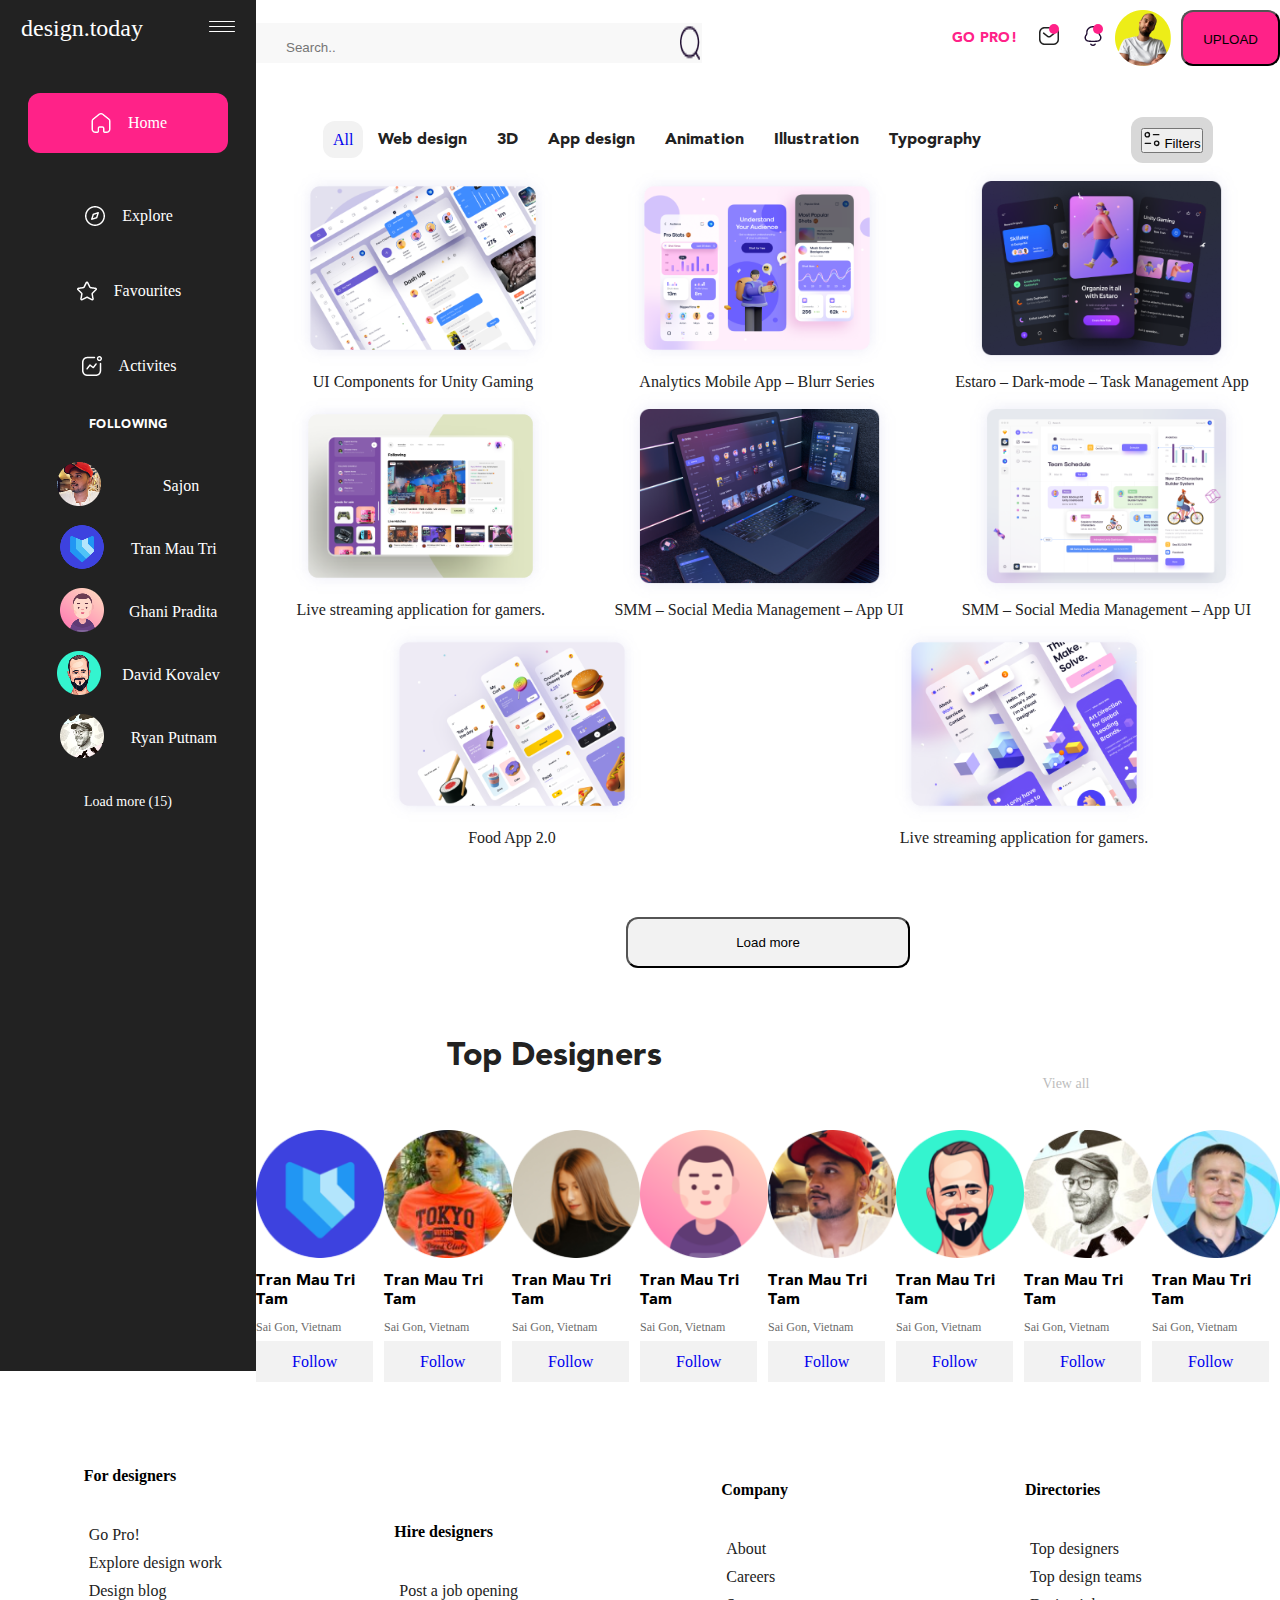
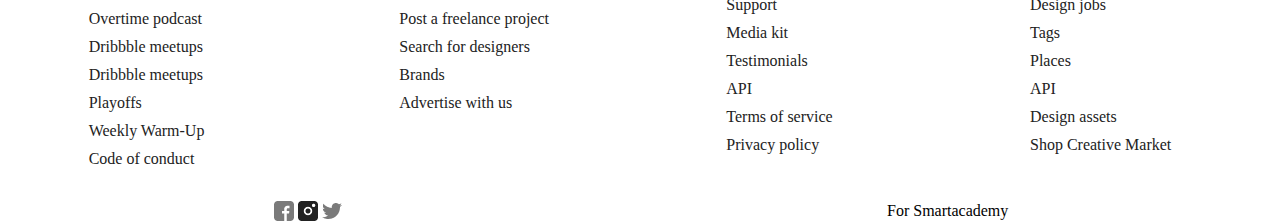
==== index.html @ 78efd7ab "part 3" ====
<!DOCTYPE html>
<html lang="en">
<head>
    <meta charset="UTF-8">
    <meta http-equiv="X-UA-Compatible" content="IE=edge">
    <meta name="viewport" content="width=device-width, initial-scale=1.0">
    <link rel="stylesheet" href="./style/fonts.css">
    <link rel="stylesheet" href="./style/style.css">
    <title>Document</title>
</head>
<body>
    <div class="grid-main conteiner">
        <header class="item1">
            <div class="header-main">
                <div class="header-search">
                    <form class="header-search" action="/action_page.php">
                        <input class="header-infut" type="text" placeholder="Search.." name="search">
                        <!-- <button class="header-button" type="submit"><i class="fa fa-search"></i></button> -->
                      </form>
                      <img src="./images/Component 9 – 2.png" alt="">
                </div>
               
                <div class="header-gopro">
                    <span class="header-gopro-gopro">GO PRO!</span>
                    <div class="header-img">
                        <img class="gopro-img" src="./images/Component 11 – 2.png" alt="small-img">
                        <div class="point"></div>
                    </div>
                    <div class="header-img">
                        <img class="gopro-img" src="./images/Component 7 – 2.png" alt="small-img">
                        <div class="point"></div>
                    </div>
                    <img class="gopro-img-men"  src="./images/Group 33.png" alt="small-img">
                    <button class="gopro-button">UPLOAD</button>
                   

                </div>
            </div>
            
        </header>
        
        <aside class="item3">
            <div class="aside-logo">
                <img src="./images/design.today.svg" alt="aside-logo">
                <img class="design-button" src="./images/Group 7.svg" alt="">
            </div>
            
           <div class="aside-div-nav">
            <nav>
                <ul class="aside-navbar-ul">
                    <li class="aside-navbar-li">
                        <div class="aside-back">
                            <img class="aside-nav-img" src="./images/home.png" alt="logo">
                            <a class="aside-nav-a" href="#">Home</a>
                        </div>
                    </li>
                    <li class="aside-navbar-li">
                        <img class="aside-nav-img" src="./images/explore.png" alt="logo">
                        <a class="aside-nav-a" href="#">Explore</a>
                    </li>
                    <li class="aside-navbar-li">
                        <img class="aside-nav-img" src="./images/favourite.png" alt="logo">
                        <a class="aside-nav-a" href="#">Favourites</a>
                    </li>
                    <li class="aside-navbar-li">
                        <img class="aside-nav-img" src="./images/activites.png" alt="logo">
                        <a class="aside-nav-a" href="#">Activites</a>
                    </li>
                </ul>
            </nav>
           </div>
           <div class="aside-FOLLOWING">
                <div class="aside-h">
                    <h4>FOLLOWING</h4>
                </div>
                <div class="">
                    <nav>
                        <ul class="aside-navul">
                            <li class="aside-navli">
                                <a href="#">
                                    <img class="aside-img-inf" src="./images/Rectangle 40.png" alt="img">
                                </a>
                                <a class="aside-img-name" href="#">Sajon</a>
                            </li>
                            <li class="aside-navli">
                                <a class="aside-img-name" href="#">
                                    <img class="aside-img-inf" src="./images/aside2.png" alt="img">
                                </a>
                                <a class="aside-img-name" href="">Tran Mau Tri</a>
                            </li>
                            <li class="aside-navli">
                                <a class="aside-img-name" href="#">
                                    <img class="aside-img-inf" src="./images/aside3.png" alt="img">
                                </a>
                                <a class="aside-img-name" href="#">Ghani Pradita</a>
                            </li>
                            <li class="aside-navli">
                                <a class="aside-img-name" href="#">
                                    <img class="aside-img-inf" src="./images/aside4.png" alt="img">
                                </a>
                                <a class="aside-img-name" href="#">David Kovalev</a>
                            </li>
                            <li class="aside-navli">
                                <a class="aside-img-name" href="#">
                                    <img class="aside-img-inf" src="./images/aside5.png" alt="img">
                                </a>
                                <a class="aside-img-name" href="#">Ryan Putnam</a>
                            </li>
                        </ul>
                    </nav>
                </div>
                <div class="aside-load">
                    <a class="aside-load-a" href="">Load more (15)</a>
                   
                </div>
           </div>
        </aside>
        <section class="item2">
            <div class="navbar-main">
                    <div class="div-navbar">
                        <nav class="navbar">
                            <ul class="navbar-ul">
                                <li>
                                    <a class="navbar-all" href="#">All</a>
                                </li>
                                <li>
                                    <a class="navbar-a" href="#">Web design</a>
                                </li>
                                <li>
                                    <a class="navbar-a" href="#">3D</a>
                                </li>
                                <li>
                                    <a class="navbar-a" href="#">App design</a>
                                </li>
                                <li>
                                    <a class="navbar-a" href="#">Animation</a>
                                </li>
                                <li>
                                    <a class="navbar-a" href="#">Illustration</a>
                                </li>
                                <li>
                                    <a class="navbar-a" href="#">Typography</a>
                                </li>
                            </ul>
                        </nav>
                    </div>
                    <div class="navbar-img">
                        <button>
                            <img class="navbar-img-img" src="./images/Group 18.svg" alt="nav-log">
                            <span navbar-img-span>Filters</span>
                        </button>
                    </div>
            </div>
            <div class="section-img">
                    <div class="sect-main-img">
                        <div class="sect-all-img">
                            <div class="sect-img">
                                <img class="img-1" src="./images/div1.png" alt="img">
                                <p class="sect-img-p">UI Components for Unity Gaming</p>
                                <div class="hover-img">
                                    <img class="hover-smal-img" src="./images/hover 1.png" alt="logo">
                                    <img class="hover-smal-img" src="./images/hover 2.png" alt="logo">
                                </div>
                            </div>
                            <div class="sect-img">
                                <img class="img-1" src="./images/div 2.png" alt="logo">
                                <p class="sect-img-p">Analytics Mobile App – Blurr Series</p>
                                <div class="hover-img">
                                    <img class="hover-smal-img" src="./images/hover 1.png" alt="logo">
                                    <img class="hover-smal-img" src="./images/hover 2.png" alt="logo">
                                </div>
                            </div>
                            <div class="sect-img">
                                <img class="img-1" src="./images/div 3.png" alt="">
                                <p class="sect-img-p">Estaro – Dark-mode – Task Management App</p>
                                <div class="hover-img">
                                    <img class="hover-smal-img" src="./images/hover 1.png" alt="logo">
                                    <img class="hover-smal-img" src="./images/hover 2.png" alt="logo">
                                </div>
                            </div>
                            <div class="sect-img">
                                <img class="img-1" src="./images/div 4.png" alt="">
                                <p class="sect-img-p">Live streaming application for gamers.</p>
                                <div class="hover-img">
                                    <img class="hover-smal-img" src="./images/hover 1.png" alt="logo">
                                    <img class="hover-smal-img" src="./images/hover 2.png" alt="logo">
                                </div>
                            </div>
                            
                            <div class="sect-img">
                                <img class="img-1" src="./images/div5.png" alt="">
                                <p class="sect-img-p">SMM – Social Media Management – App UI</p>
                                <div class="hover-img">
                                    <img class="hover-smal-img" src="./images/hover 1.png" alt="logo">
                                    <img class="hover-smal-img" src="./images/hover 2.png" alt="logo">
                                </div>
                            </div>
                            <div class="sect-img">
                                <img class="img-1" src="./images/div6.png" alt="">
                                <p class="sect-img-p">SMM – Social Media Management – App UI</p>
                                <div class="hover-img">
                                    <img class="hover-smal-img" src="./images/hover 1.png" alt="logo">
                                    <img class="hover-smal-img" src="./images/hover 2.png" alt="logo">
                                </div>
                            </div>
                            <div class="sect-img">
                                <img class="img-1" src="./images/div 7.png" alt="">
                                <p class="sect-img-p">Food App 2.0</p>
                                <div class="hover-img">
                                    <img class="hover-smal-img" src="./images/hover 1.png" alt="logo">
                                    <img class="hover-smal-img" src="./images/hover 2.png" alt="logo">
                                </div>
                            </div>
                            <div class="sect-img">
                                <img class="img-1" src="./images/div 8.png" alt="">
                                <p class="sect-img-p">Live streaming application for gamers.</p>
                                <div class="hover-img">
                                    <img class="hover-smal-img" src="./images/hover 1.png" alt="logo">
                                    <img class="hover-smal-img" src="./images/hover 2.png" alt="logo">
                                </div>
                            </div>

                        </div>
                        <div class="load-more">
                            <button class="load-more-button">
                                <p>Load more</p>
                            </button>
                        </div>
                    </div> 
            </div>
            <div class="follow-main">
                <div>
                    <h3 class="follow-h">Top Designers</h3>
                </div>
                <div >
                    <p class="follow-view">View all</p>
                </div>
            </div>
            <div class="follow-contact">
                <article>
                    <img class="follow-img" src="./images/follo/Rectangle 65.png" alt="">
                    <h5 class="follow-img-h">Tran Mau Tri Tam</h5>
                    <p class="follow-p">Sai Gon, Vietnam</p>
                    
                    <a class="follow-a" href="#">Follow</a>
                </article>
                <article>
                    <img class="follow-img" src="./images/follo/Rectangle 69.png" alt="">
                    <h5 class="follow-img-h">Tran Mau Tri Tam</h5>
                    <p class="follow-p">Sai Gon, Vietnam</p>
                    
                    <a class="follow-a" href="#">Follow</a>
                </article>
                <article>
                    <img class="follow-img" src="./images/follo/Rectangle 66.png" alt="">
                    <h5 class="follow-img-h">Tran Mau Tri Tam</h5>
                    <p class="follow-p">Sai Gon, Vietnam</p>
                    
                    <a class="follow-a" href="#">Follow</a>
                </article>
                <article>
                    <img class="follow-img" src="./images/follo/Rectangle 70.png" alt="">
                    <h5 class="follow-img-h">Tran Mau Tri Tam</h5>
                    <p class="follow-p">Sai Gon, Vietnam</p>
                    
                    <a class="follow-a" href="#">Follow</a>
                </article>
                <article>
                    <img class="follow-img" src="./images/follo/Rectangle 67.png" alt="">
                    <h5 class="follow-img-h">Tran Mau Tri Tam</h5>
                    <p class="follow-p">Sai Gon, Vietnam</p>
                    
                    <a class="follow-a" href="#">Follow</a>
                </article>
                <article>
                    <img class="follow-img" src="./images/follo/Rectangle 71.png" alt="">
                    <h5 class="follow-img-h">Tran Mau Tri Tam</h5>
                    <p class="follow-p">Sai Gon, Vietnam</p>
                    
                    <a class="follow-a" href="#">Follow</a>
                </article>
                <article>
                    <img class="follow-img" src="./images/follo/Rectangle 68.png" alt="">
                    <h5 class="follow-img-h">Tran Mau Tri Tam</h5>
                    <p class="follow-p">Sai Gon, Vietnam</p>
                    
                    <a class="follow-a" href="#">Follow</a>
                </article>
                <article>
                    <img class="follow-img" src="./images/follo/Rectangle 72.png" alt="">
                    <h5 class="follow-img-h">Tran Mau Tri Tam</h5>
                    <p class="follow-p">Sai Gon, Vietnam</p>
                    
                    <a class="follow-a" href="#">Follow</a>
                </article>
                

            </div>

        </section>
        
        
        
        <footer class="item5">
            <div class="foot-main">
                <div class="foot-select1">
                    <h6 class="foot-h">For designers</h6>
                    <div class="foot-a">
                        <a class="footer-a" href="#">Go Pro! </a>
                        <a class="footer-a" href="#">Explore design work</a>
                        <a class="footer-a" href="#">Design blog</a>
                        <a class="footer-a" href="#">Overtime podcast</a>
                        <a class="footer-a" href="#">Dribbble meetups</a>
                        <a class="footer-a" href="#">Dribbble meetups</a>
                        <a class="footer-a" href="#">Playoffs </a>
                        <a class="footer-a" href="#">Weekly Warm-Up</a>
                        <a class="footer-a" href="#">Code of conduct</a>
                    </div>

                </div>
            </div>
            <div class="foot-main">
                <div class="foot-select1">
                    <h6 class="foot-h">Hire designers</h6>
                    <div class="foot-a">
                        <a class="footer-a" href="#">Post a job opening</a>
                        <a class="footer-a" href="#">Post a freelance project</a>
                        <a class="footer-a" href="#">Search for designers</a>
                        <a class="footer-a" href="#">Brands</a>
                        <a class="footer-a" href="#">Advertise with us</a>
                    </div>
                </div>
            </div>
            <div class="foot-main">
                <div class="foot-select1">
                    <h6 class="foot-h">Company</h6>
                    <div class="foot-a">
                        <a class="footer-a" href="#">About </a>
                        <a class="footer-a" href="#">Careers</a>
                        <a class="footer-a" href="#">Support</a>
                        <a class="footer-a" href="#">Media kit </a>
                        <a class="footer-a" href="#">Testimonials</a>
                        <a class="footer-a" href="#">API</a>
                        <a class="footer-a" href="#">Terms of service </a>
                        <a class="footer-a" href="#">Privacy policy</a>
                        
                    </div>
                </div>
            </div>
            <div class="foot-select1">
                <div class="foot-select1">
                    <h6 class="foot-h">Directories</h6>
                    <div class="foot-a">
                        <a class="footer-a" href="#">Top designers </a>
                        <a class="footer-a" href="#">Top design teams</a>
                        <a class="footer-a" href="#">Design jobs</a>
                        <a class="footer-a" href="#">Tags</a>
                        <a class="footer-a" href="#">Places</a>
                        <a class="footer-a" href="#">API</a>
                        <a class="footer-a" href="#">Design assets </a>
                        <a class="footer-a" href="#">Shop Creative Market</a>
                        
                    </div>
                </div>
            </div>
            </div>
            <div class="foot-small-img">
                <div class="footer-foto">
                    <img src="./images/footer/fb.png" alt="">
                    <img src="./images/footer/inst.png" alt="">
                    <img src="./images/footer/Component 14 – 2.png" alt="">
                </div>
                <div class="footer-span">
                    <span>For Smartacademy</span>
                </div>
            </div>
        </footer>
    </div>
    
</body>
</html>
---- style/fonts.css ----
@font-face {
    font-family: 'Avenir LT Std';
    src: url('../fonts/AvenirLTStd-Black.eot');
    src: url('../fonts/AvenirLTStd-Black.eot?#iefix') format('embedded-opentype'),
        url('../fonts/AvenirLTStd-Black.woff2') format('woff2'),
        url('../fonts/AvenirLTStd-Black.woff') format('woff'),
        url('../fonts/AvenirLTStd-Black.ttf') format('truetype'),
        url('../fonts/AvenirLTStd-Black.svg#AvenirLTStd-Black') format('svg');
    font-weight: 900;
    font-style: normal;
    font-display: swap;
}
---- style/style.css ----
*{
    padding: 0;
    margin: 0;
    box-sizing: border-box;
}
ul{
    list-style-type: none;
}
a{
    text-decoration: none;
}
.conteiner{
    max-width: 1680px;
    width: 100%;
    margin: auto;
}
.grid-main{
    display: grid;
    grid-template-columns: 1fr 4fr;
    grid-template-areas:
    'aside header'
    'aside section'
    'article article'
    'footer footer';
}
.item1{
    grid-area: header;
}
.item2{
    grid-area: section;
}
.item3{
    grid-area: aside;
}
.item4{
    grid-area: article;
}
.item5{
    grid-area: footer;
}
.header-main {
    display: flex;
    justify-content: space-between;
    align-items: center;
}
.header-search  {
    display: flex;
    background-color: #F8F8F8;
    margin-top: 2%;
    max-width: 446px;
    width: 100%;
}
.header-infut{
    border: none;
    padding: 8px 30px;
    background-color: #F8F8F8;
    
    
}
.header-gopro{
    display: flex;
    justify-content: space-around;
    align-items: center;
    margin-top: 1%;
    margin-left: 10px;
}

.header-gopro-gopro{
    font-size: 14px;
    color: #FF2288;
    font-family: 'Avenir LT Std';
    padding: 10px;
}
.header-img{
    position: relative;
    padding: 10px;
}
.gopro-img{
    max-width: 24px;
    width: 100%;
    
    
}
.point{
    background-color: #FF2288;
    border-radius: 50px;
    width: 10px;
    height: 10px;
    position: absolute;
    top: 10px;
    right: 12px;

    
}
.gopro-img-men{
    max-width: 56px;
    width: 100%;
    

}

.gopro-button{
    background-color: #FF2288;
    max-width: 129px;
    
    height: 56px;
    border-radius: 12px;
    cursor: pointer;
    padding: 20px;
    margin-left: 10px;
}
.navbar-main{
    display: flex;
    justify-content: space-around;
    align-items: center;
    margin-top: 5%;
    max-width: 1231px;
    width: 100%;
    
}
.navbar-ul{
    display: flex;
    align-items: center;
}
.navbar-a{
    color: #222222;
    font-size: 16px;
    font-family: 'Avenir LT Std';
    padding: 15px;
}
.navbar-all{
    background-color:#F2F2F2 ;
    border-radius: 12px;
    padding: 10px;
}
.navbar-img{
    background-color: #D8D8D8;
    padding: 1%;
    border-radius: 12px;
    
}
.navbar-img-img{
    width: 18px;
    cursor: pointer;
}
.navbar-img-span{
    font-size: 16px;
    font-family: 'Avenir LT Std';
    color: #222222;

}
.item3{
    background-color: #222222;
    max-width: 319px;
    width: 100%;
    
}
.aside-logo{
    display: flex;
    justify-content: space-around;
    align-items: center;
    padding-top: 10px;
}
.design-img{
    max-width: 146px;
    width: 100%;
}
.design-button{
    max-width: 26px;
    width: 100%;
    
}
/* ar daaaaaanitavrebuaaaaaaaaaaaaa aside */
.aside-nav-img{
    max-width: 24px;
    width: 100%;
    
}
.aside-nav-a{
    color: #FFFFFF;
    font-size: 16px;
    padding-left: 15px;
    
}
.aside-navbar-ul{
    display: flex;
    flex-direction: column;
    align-items: center;
}
.aside-back{
    background-color: #FF2288;
   
    display: flex;
    align-items: center;
    justify-content: center;
    width: 200px;
    height: 60px;
    border-radius: 12px;
}
.aside-navbar-li{
    display: flex;
    align-items: center;
    padding-top: 51px;
    
}
.aside-FOLLOWING{
    display: flex;
    flex-direction: column;
    align-items: center;
    padding-top: 40px;
    
}
.aside-h{
    color: #FFFFFF;
    font-size: 12px;
    font-family: 'Avenir LT Std';
    font-variant: small-caps;
    padding-bottom: 30px;
}
.aside-follo-img{
    display: flex;
    justify-content: space-around;
    align-items: center;
    
}
.aside-img-inf{
    max-width:44px ;
    width: 100%;
    
}
.aside-navul{
    display: flex;
    flex-direction: column;
    /* align-items: flex-start; */
    padding-bottom: 15px;
}
.aside-navli{
    display: flex;
    justify-content: space-around;
    align-items: center;
    padding-bottom: 15px;
}
.aside-img-name{
    color: #FFFFFF;
    font-size: 16px;
    padding-left: 21px;
}
.aside-load-a{
    color: #FFFFFF;
    font-size: 14px;
}
/* section img */
.item2{
    
    flex-direction: column;
    align-items: center;
}
.sect-img{
    position: relative;
    display: flex;
    flex-direction: column;
    align-items: center;
    margin: auto;
}
.img-1{
    max-width: 289px;
    width: 100%;
    height: 210px;
    object-fit: cover;   
}


.hover-img{
    position: absolute;
    display: none;
}
.hover-img{
    display: flex;
    flex-direction: column-reverse;
    position: absolute;
    top: 10%;
    left: 8%;
    display: none;
}
.sect-img-p{
    color: #222222;
    
    text-align: center;
}
/* .hover-smal-img:hover{
    border-color: green;
} */
.sect-all-img{
    display: flex;
    flex-wrap: wrap;
}
.sect-main-img{
    display: flex;
    flex-direction: column;
    align-items: center;
}

.load-more-button{
    background-color: #F2F2F2;
    max-width: 289px;
    width: 100%;
    border-radius: 12px;
    padding: 16px 108px;
    margin-top: 70px;
    margin-bottom: 70px;
}

/* article style */
.item4{
    background-color: #FAFAFA;
    max-width: 1600px;
    width: 100%;
    display: flex;
    flex-direction: column;
}
.follow-main{
    display: flex;
    justify-content: space-around;
    align-items: center;
}
.follow-h{
    color: #222222;
    font-size: 32px;
    font-weight: heavy;
    width: 100%;
    font-family: 'Avenir LT Std';
    margin-bottom: 54px;
}
.follow-view{
    color: #222222;
    font-size: 14px;
    opacity: 30%;
}
.follow-contact{
    display: flex;
    justify-content: space-between;
    align-items: center;
}
.follow-img{
    max-width: 132px;
    width: 100%;
    
    
}
.follow-img-h{
    font-size: 16px;
    font-family: 'Avenir LT Std';
    font-weight: normal;
    margin-top: 10px;
    margin-bottom: 10px;    
}
.follow-p{
    font-size: 12px;
    opacity: 60%;
    margin-bottom: 18px;
}
.follow-a{
    background-color: #F2F2F2;
    padding: 12px 36px;
    margin-top: 10px;
}
/* footer style */
.item5{
    margin-top: 70px;
    display: flex;
    
    justify-content: space-around;
    align-items: center;
    width: 100%;

}
.foot-h{
    font-size: 16px;
    padding-bottom: 36px;
}
.foot-main{
    display: flex;
}
.foot-a{
    display: flex;
    flex-direction: column;
}
.footer-a{
    color: #222222;
    padding: 5px;
}
.foot-select1{
    margin: 20px;
}
.foot-small-img{
    display: flex;
    justify-content: space-around;
    align-items: center;
}
.footer-foto{
    display: flex;
}
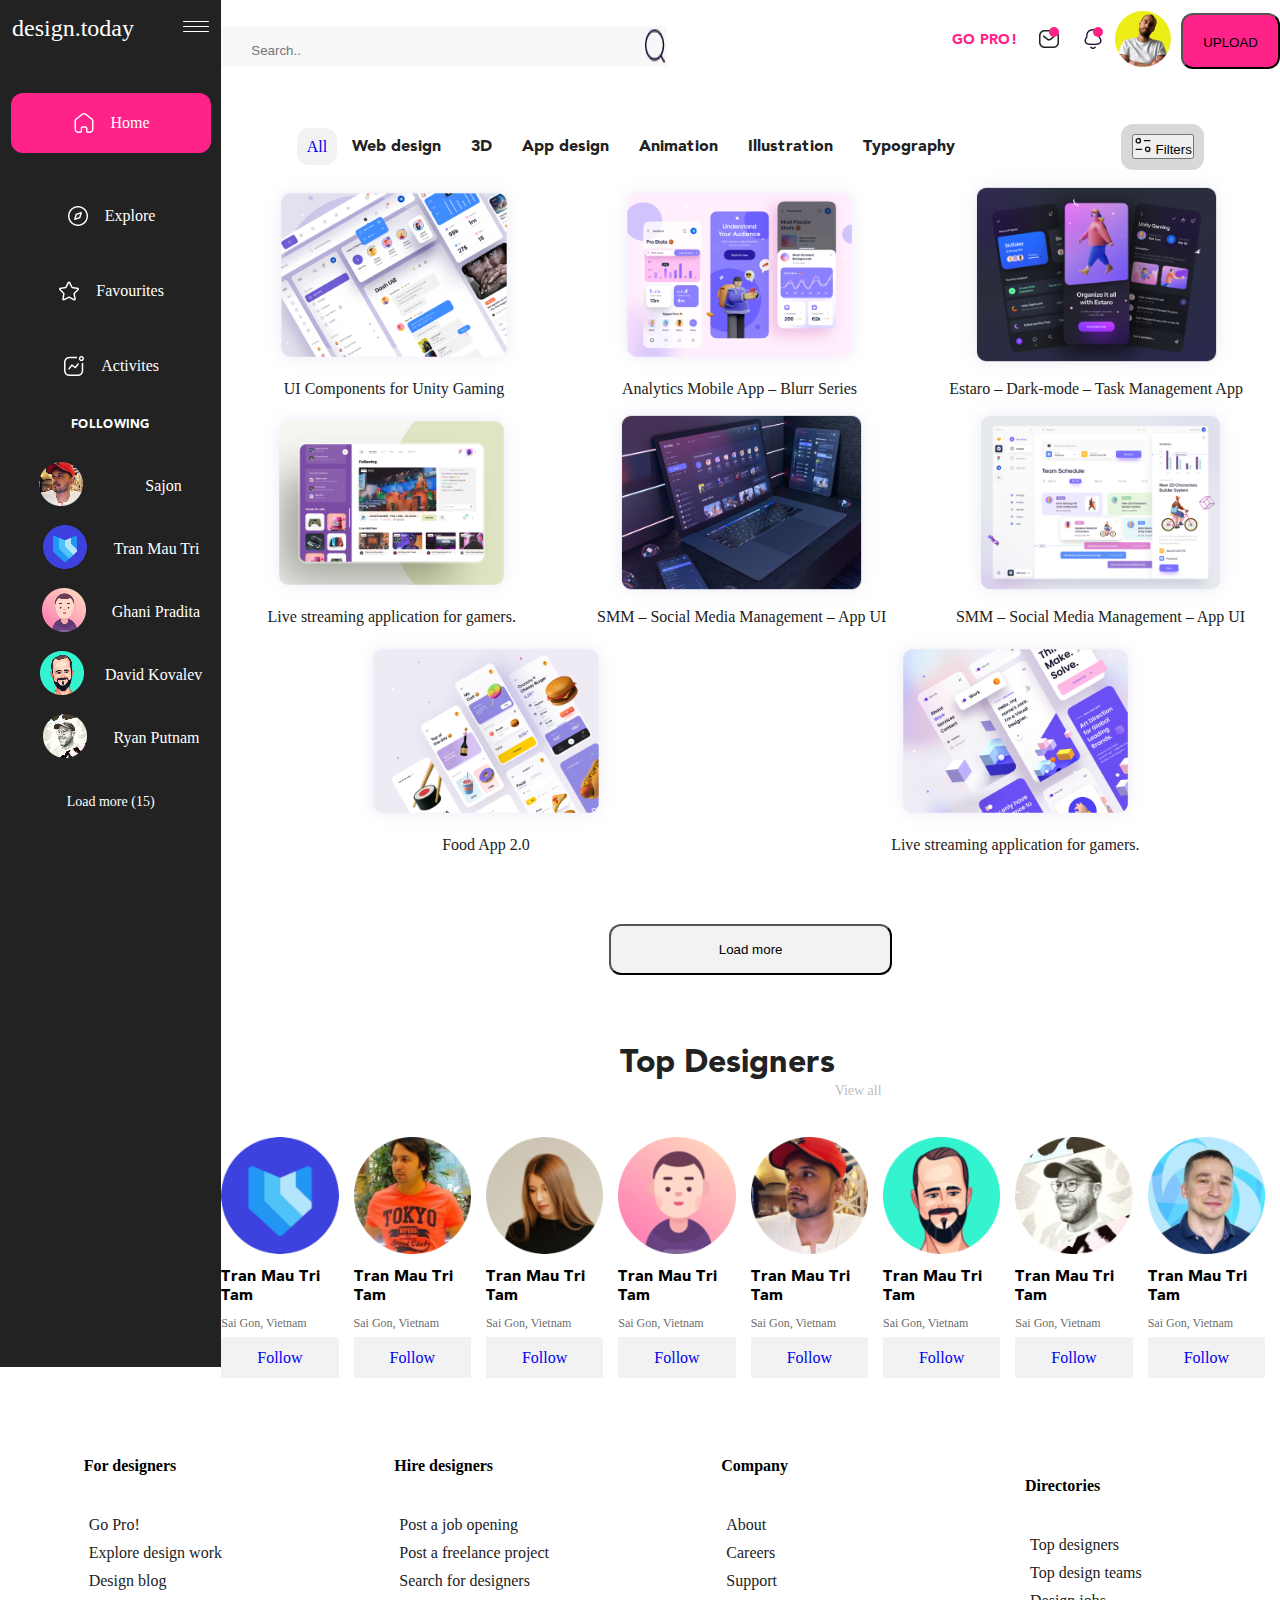
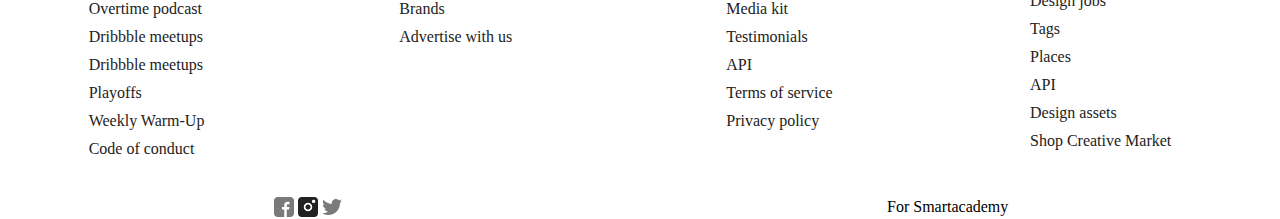
==== commit 6b61be62: "desktop fin" ====
--- a/index.html
+++ b/index.html
@@ -30,7 +30,9 @@
                         <img class="gopro-img" src="./images/Component 7 – 2.png" alt="small-img">
                         <div class="point"></div>
                     </div>
-                    <img class="gopro-img-men"  src="./images/Group 33.png" alt="small-img">
+                    <a href="second.html">
+                        <img class="gopro-img-men"  src="./images/Group 33.png" alt="small-img">
+                    </a>
                     <button class="gopro-button">UPLOAD</button>
                    
 
@@ -156,68 +158,76 @@
                         <div class="sect-all-img">
                             <div class="sect-img">
                                 <img class="img-1" src="./images/div1.png" alt="img">
+                                
+                                <div class="hover-img">
+                                    <img class="hover-smal-img" src="./images/hover 1.png" alt="logo">
+                                    <img class="hover-smal-img" src="./images/hover 2.png" alt="logo">
+                                </div>
                                 <p class="sect-img-p">UI Components for Unity Gaming</p>
-                                <div class="hover-img">
-                                    <img class="hover-smal-img" src="./images/hover 1.png" alt="logo">
-                                    <img class="hover-smal-img" src="./images/hover 2.png" alt="logo">
-                                </div>
                             </div>
                             <div class="sect-img">
                                 <img class="img-1" src="./images/div 2.png" alt="logo">
+                                
+                                <div class="hover-img">
+                                    <img class="hover-smal-img" src="./images/hover 1.png" alt="logo">
+                                    <img class="hover-smal-img" src="./images/hover 2.png" alt="logo">
+                                </div>
                                 <p class="sect-img-p">Analytics Mobile App – Blurr Series</p>
-                                <div class="hover-img">
-                                    <img class="hover-smal-img" src="./images/hover 1.png" alt="logo">
-                                    <img class="hover-smal-img" src="./images/hover 2.png" alt="logo">
-                                </div>
                             </div>
                             <div class="sect-img">
                                 <img class="img-1" src="./images/div 3.png" alt="">
+                                
+                                <div class="hover-img">
+                                    <img class="hover-smal-img" src="./images/hover 1.png" alt="logo">
+                                    <img class="hover-smal-img" src="./images/hover 2.png" alt="logo">
+                                </div>
                                 <p class="sect-img-p">Estaro – Dark-mode – Task Management App</p>
-                                <div class="hover-img">
-                                    <img class="hover-smal-img" src="./images/hover 1.png" alt="logo">
-                                    <img class="hover-smal-img" src="./images/hover 2.png" alt="logo">
-                                </div>
                             </div>
                             <div class="sect-img">
                                 <img class="img-1" src="./images/div 4.png" alt="">
+                                
+                                <div class="hover-img">
+                                    <img class="hover-smal-img" src="./images/hover 1.png" alt="logo">
+                                    <img class="hover-smal-img" src="./images/hover 2.png" alt="logo">
+                                </div>
                                 <p class="sect-img-p">Live streaming application for gamers.</p>
-                                <div class="hover-img">
-                                    <img class="hover-smal-img" src="./images/hover 1.png" alt="logo">
-                                    <img class="hover-smal-img" src="./images/hover 2.png" alt="logo">
-                                </div>
                             </div>
                             
                             <div class="sect-img">
                                 <img class="img-1" src="./images/div5.png" alt="">
+                                
+                                <div class="hover-img">
+                                    <img class="hover-smal-img" src="./images/hover 1.png" alt="logo">
+                                    <img class="hover-smal-img" src="./images/hover 2.png" alt="logo">
+                                </div>
                                 <p class="sect-img-p">SMM – Social Media Management – App UI</p>
-                                <div class="hover-img">
-                                    <img class="hover-smal-img" src="./images/hover 1.png" alt="logo">
-                                    <img class="hover-smal-img" src="./images/hover 2.png" alt="logo">
-                                </div>
                             </div>
                             <div class="sect-img">
                                 <img class="img-1" src="./images/div6.png" alt="">
+                                
+                                <div class="hover-img">
+                                    <img class="hover-smal-img" src="./images/hover 1.png" alt="logo">
+                                    <img class="hover-smal-img" src="./images/hover 2.png" alt="logo">
+                                </div>
                                 <p class="sect-img-p">SMM – Social Media Management – App UI</p>
-                                <div class="hover-img">
-                                    <img class="hover-smal-img" src="./images/hover 1.png" alt="logo">
-                                    <img class="hover-smal-img" src="./images/hover 2.png" alt="logo">
-                                </div>
                             </div>
                             <div class="sect-img">
                                 <img class="img-1" src="./images/div 7.png" alt="">
+                                
+                                <div class="hover-img">
+                                    <img class="hover-smal-img" src="./images/hover 1.png" alt="logo">
+                                    <img class="hover-smal-img" src="./images/hover 2.png" alt="logo">
+                                </div>
                                 <p class="sect-img-p">Food App 2.0</p>
-                                <div class="hover-img">
-                                    <img class="hover-smal-img" src="./images/hover 1.png" alt="logo">
-                                    <img class="hover-smal-img" src="./images/hover 2.png" alt="logo">
-                                </div>
                             </div>
                             <div class="sect-img">
                                 <img class="img-1" src="./images/div 8.png" alt="">
+                                
+                                <div class="hover-img">
+                                    <img class="hover-smal-img" src="./images/hover 1.png" alt="logo">
+                                    <img class="hover-smal-img" src="./images/hover 2.png" alt="logo">
+                                </div>
                                 <p class="sect-img-p">Live streaming application for gamers.</p>
-                                <div class="hover-img">
-                                    <img class="hover-smal-img" src="./images/hover 1.png" alt="logo">
-                                    <img class="hover-smal-img" src="./images/hover 2.png" alt="logo">
-                                </div>
                             </div>
 
                         </div>
@@ -237,56 +247,56 @@
                 </div>
             </div>
             <div class="follow-contact">
-                <article>
+                <article class="follow-article">
                     <img class="follow-img" src="./images/follo/Rectangle 65.png" alt="">
                     <h5 class="follow-img-h">Tran Mau Tri Tam</h5>
                     <p class="follow-p">Sai Gon, Vietnam</p>
                     
                     <a class="follow-a" href="#">Follow</a>
                 </article>
-                <article>
+                <article class="follow-article">
                     <img class="follow-img" src="./images/follo/Rectangle 69.png" alt="">
                     <h5 class="follow-img-h">Tran Mau Tri Tam</h5>
                     <p class="follow-p">Sai Gon, Vietnam</p>
                     
                     <a class="follow-a" href="#">Follow</a>
                 </article>
-                <article>
+                <article class="follow-article">
                     <img class="follow-img" src="./images/follo/Rectangle 66.png" alt="">
                     <h5 class="follow-img-h">Tran Mau Tri Tam</h5>
                     <p class="follow-p">Sai Gon, Vietnam</p>
                     
                     <a class="follow-a" href="#">Follow</a>
                 </article>
-                <article>
+                <article class="follow-article">
                     <img class="follow-img" src="./images/follo/Rectangle 70.png" alt="">
                     <h5 class="follow-img-h">Tran Mau Tri Tam</h5>
                     <p class="follow-p">Sai Gon, Vietnam</p>
                     
                     <a class="follow-a" href="#">Follow</a>
                 </article>
-                <article>
+                <article class="follow-article">
                     <img class="follow-img" src="./images/follo/Rectangle 67.png" alt="">
                     <h5 class="follow-img-h">Tran Mau Tri Tam</h5>
                     <p class="follow-p">Sai Gon, Vietnam</p>
                     
                     <a class="follow-a" href="#">Follow</a>
                 </article>
-                <article>
+                <article class="follow-article">
                     <img class="follow-img" src="./images/follo/Rectangle 71.png" alt="">
                     <h5 class="follow-img-h">Tran Mau Tri Tam</h5>
                     <p class="follow-p">Sai Gon, Vietnam</p>
                     
                     <a class="follow-a" href="#">Follow</a>
                 </article>
-                <article>
+                <article class="follow-article">
                     <img class="follow-img" src="./images/follo/Rectangle 68.png" alt="">
                     <h5 class="follow-img-h">Tran Mau Tri Tam</h5>
                     <p class="follow-p">Sai Gon, Vietnam</p>
                     
                     <a class="follow-a" href="#">Follow</a>
                 </article>
-                <article>
+                <article class="follow-article">
                     <img class="follow-img" src="./images/follo/Rectangle 72.png" alt="">
                     <h5 class="follow-img-h">Tran Mau Tri Tam</h5>
                     <p class="follow-p">Sai Gon, Vietnam</p>
--- a/style/style.css
+++ b/style/style.css
@@ -251,7 +251,7 @@
 }
 /* section img */
 .item2{
-    
+    display: flex;
     flex-direction: column;
     align-items: center;
 }
@@ -266,22 +266,29 @@
     max-width: 289px;
     width: 100%;
     height: 210px;
-    object-fit: cover;   
+    object-fit: cover;
+    position: relative;   
 }
 
 
 .hover-img{
     position: absolute;
+    top: 8%;
+    left: 8%;
     display: none;
 }
-.hover-img{
+.img-1:hover + .hover-img{
+    display: flex;
+    flex-direction: column;
+}
+/* .hover-img{
     display: flex;
     flex-direction: column-reverse;
     position: absolute;
     top: 10%;
     left: 8%;
     display: none;
-}
+} */
 .sect-img-p{
     color: #222222;
     
@@ -347,6 +354,9 @@
     
     
 }
+.follow-article{
+    padding-right: 15px;
+}
 .follow-img-h{
     font-size: 16px;
     font-family: 'Avenir LT Std';
@@ -370,7 +380,7 @@
     display: flex;
     
     justify-content: space-around;
-    align-items: center;
+    align-items: flex-start;
     width: 100%;
 
 }
@@ -400,3 +410,46 @@
 .footer-foto{
     display: flex;
 }
+
+/* secont page */
+.borter{
+    max-width: 1485px;
+    width: 100%;
+}
+.table-main {
+    width: 100%;
+    
+     padding: 8px;
+     border-collapse: collapse;
+}
+.table-th{
+    border-bottom: 1px solid gray;
+    padding-top: 69px;
+    padding-bottom: 32px;
+    text-align: center;
+    color: #222222;
+    font-size: 18px;
+}
+.table-main {
+    border-bottom: 1px solid saddlebrown;
+    padding-top: 24px;
+    padding-bottom: 27px;
+    text-align: center;
+    color: #AFAFAF;
+}
+.table-5list{
+    padding-top: 24px;
+    padding-bottom: 27px;
+    text-align: center;
+    background-color: #F2F2F2;
+    color: #222222;
+    border-bottom: 1px solid gray;
+    border-radius: 12px;
+}
+.table-main-tr{
+    border-bottom: 1px solid gray;
+    padding-top: 24px;
+    padding-bottom: 27px;
+    text-align: center;
+    color: #AFAFAF;
+}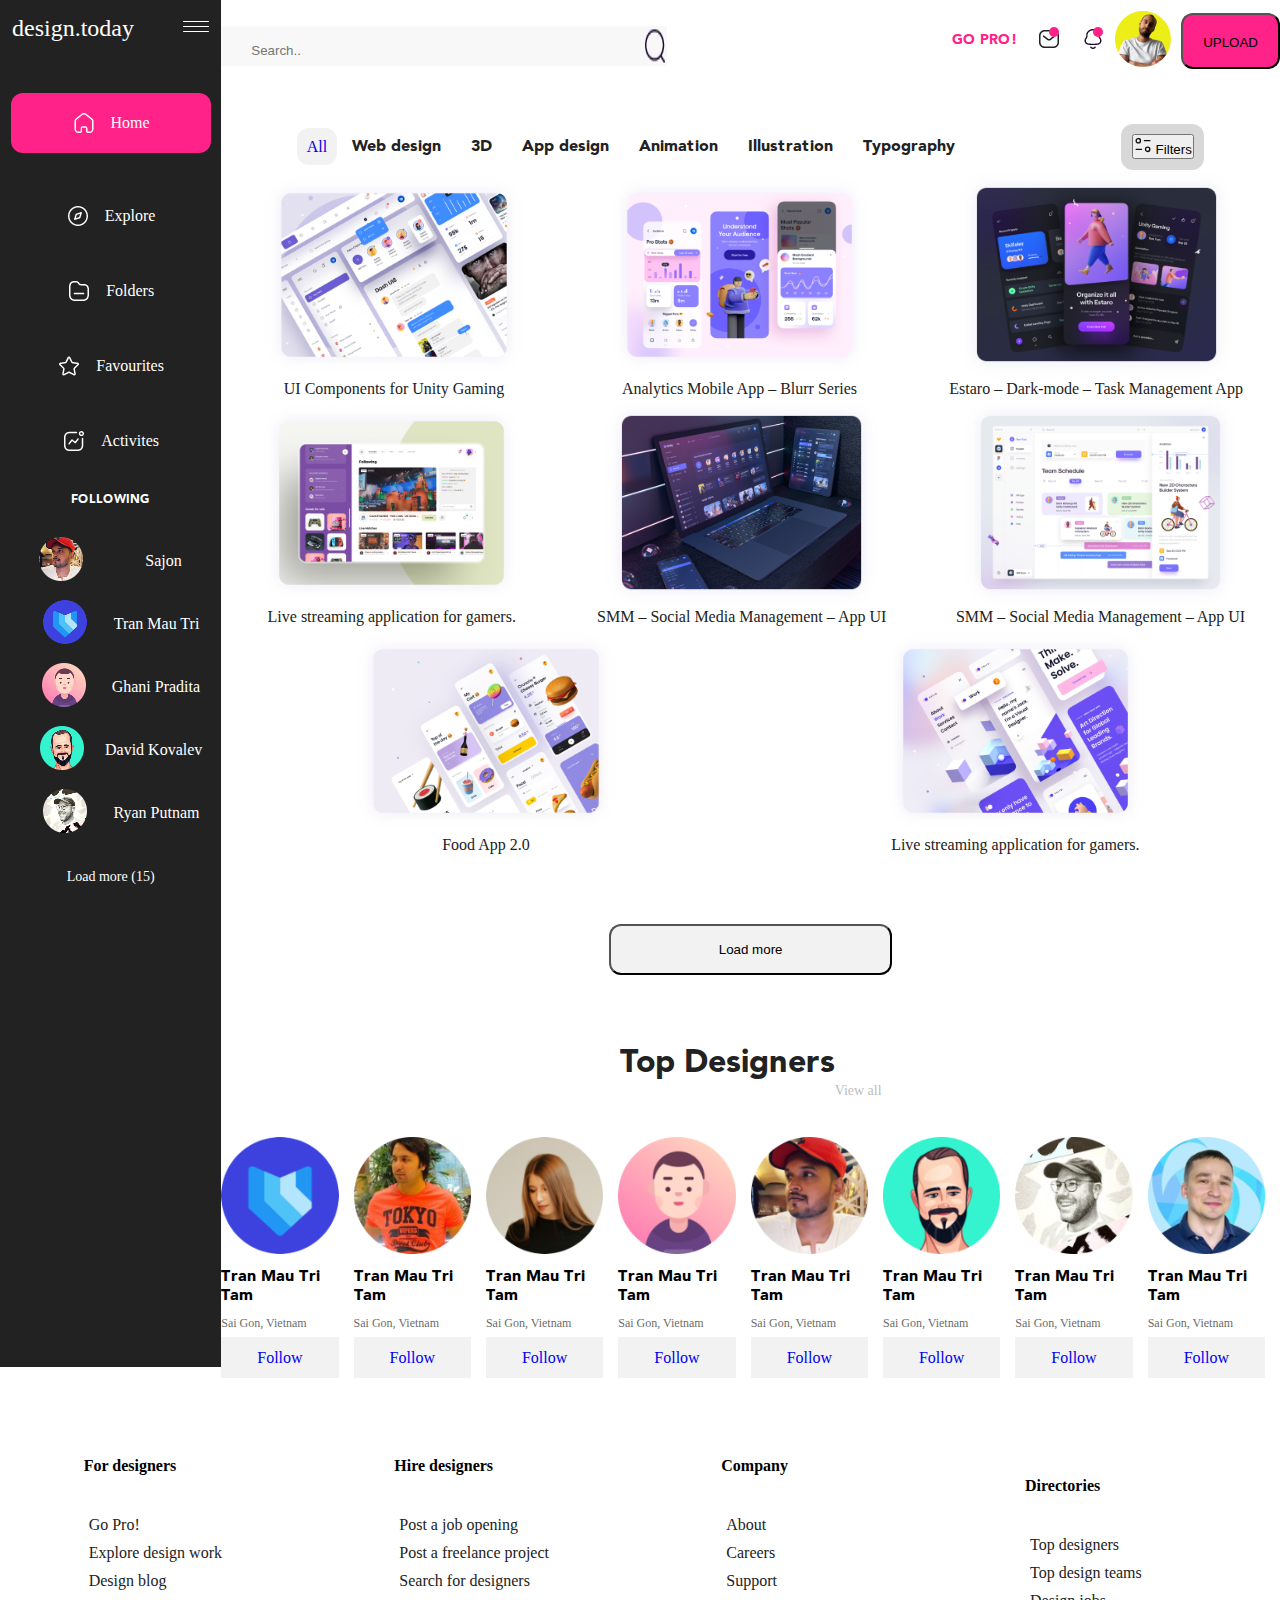
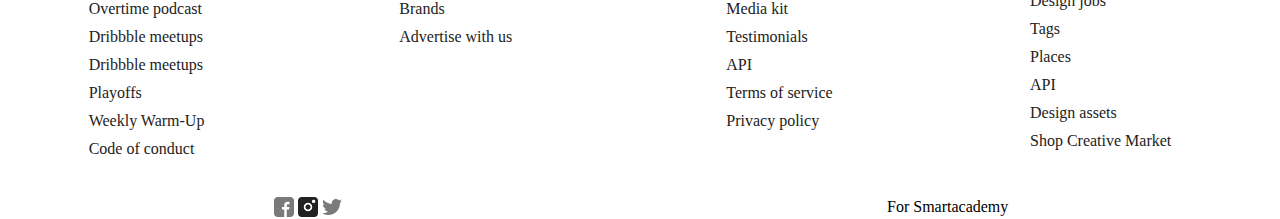
==== commit 803c1c7b: "FINISH" ====
--- a/index.html
+++ b/index.html
@@ -4,6 +4,16 @@
     <meta charset="UTF-8">
     <meta http-equiv="X-UA-Compatible" content="IE=edge">
     <meta name="viewport" content="width=device-width, initial-scale=1.0">
+    <meta name="description" content="web development" />
+	<meta name="keywords" content="HTML, CSS, JavaScript" />
+	<meta name="author" content="pavle" />
+
+    <meta property="og:url" content="https://paaavleee.github.io/operacia-tea-pavle/" />
+	<meta property="og:type" content="article" />
+	<meta property="og:title" content="lesson 10, meta tags" />
+	<meta property="og:description" content="lesson about meta tags" />
+	<meta property="og:image" content="images/post-3.jpg" />
+
     <link rel="stylesheet" href="./style/fonts.css">
     <link rel="stylesheet" href="./style/style.css">
     <title>Document</title>
@@ -42,80 +52,87 @@
         </header>
         
         <aside class="item3">
-            <div class="aside-logo">
-                <img src="./images/design.today.svg" alt="aside-logo">
-                <img class="design-button" src="./images/Group 7.svg" alt="">
-            </div>
-            
-           <div class="aside-div-nav">
-            <nav>
-                <ul class="aside-navbar-ul">
-                    <li class="aside-navbar-li">
-                        <div class="aside-back">
-                            <img class="aside-nav-img" src="./images/home.png" alt="logo">
-                            <a class="aside-nav-a" href="#">Home</a>
-                        </div>
-                    </li>
-                    <li class="aside-navbar-li">
-                        <img class="aside-nav-img" src="./images/explore.png" alt="logo">
-                        <a class="aside-nav-a" href="#">Explore</a>
-                    </li>
-                    <li class="aside-navbar-li">
-                        <img class="aside-nav-img" src="./images/favourite.png" alt="logo">
-                        <a class="aside-nav-a" href="#">Favourites</a>
-                    </li>
-                    <li class="aside-navbar-li">
-                        <img class="aside-nav-img" src="./images/activites.png" alt="logo">
-                        <a class="aside-nav-a" href="#">Activites</a>
-                    </li>
-                </ul>
-            </nav>
-           </div>
-           <div class="aside-FOLLOWING">
-                <div class="aside-h">
-                    <h4>FOLLOWING</h4>
-                </div>
-                <div class="">
-                    <nav>
-                        <ul class="aside-navul">
-                            <li class="aside-navli">
-                                <a href="#">
-                                    <img class="aside-img-inf" src="./images/Rectangle 40.png" alt="img">
-                                </a>
-                                <a class="aside-img-name" href="#">Sajon</a>
-                            </li>
-                            <li class="aside-navli">
-                                <a class="aside-img-name" href="#">
-                                    <img class="aside-img-inf" src="./images/aside2.png" alt="img">
-                                </a>
-                                <a class="aside-img-name" href="">Tran Mau Tri</a>
-                            </li>
-                            <li class="aside-navli">
-                                <a class="aside-img-name" href="#">
-                                    <img class="aside-img-inf" src="./images/aside3.png" alt="img">
-                                </a>
-                                <a class="aside-img-name" href="#">Ghani Pradita</a>
-                            </li>
-                            <li class="aside-navli">
-                                <a class="aside-img-name" href="#">
-                                    <img class="aside-img-inf" src="./images/aside4.png" alt="img">
-                                </a>
-                                <a class="aside-img-name" href="#">David Kovalev</a>
-                            </li>
-                            <li class="aside-navli">
-                                <a class="aside-img-name" href="#">
-                                    <img class="aside-img-inf" src="./images/aside5.png" alt="img">
-                                </a>
-                                <a class="aside-img-name" href="#">Ryan Putnam</a>
-                            </li>
-                        </ul>
-                    </nav>
-                </div>
-                <div class="aside-load">
-                    <a class="aside-load-a" href="">Load more (15)</a>
-                   
-                </div>
-           </div>
+            <div class="aside-main">
+                <div class="aside-logo">
+                    <img src="./images/design.today.svg" alt="aside-logo">
+                    <img class="design-button" src="./images/Group 7.svg" alt="">
+                </div>
+                
+                <div class="aside-div-nav">
+                <nav>
+                    <ul class="aside-navbar-ul">
+                        <li class="aside-navbar-li">
+                            <div class="aside-back">
+                                <img class="aside-nav-img" src="./images/home.png" alt="logo">
+                                <a class="aside-nav-a" href="#">Home</a>
+                            </div>
+                        </li>
+                        <li class="aside-navbar-li">
+                            <img class="aside-nav-img" src="./images/explore.png" alt="logo">
+                            <a class="aside-nav-a" href="#">Explore</a>
+                        </li>
+                        
+                        <li class="aside-navbar-li">
+                            <img class="aside-nav-img" src="./images/folders.png" alt="logo">
+                            <a class="aside-nav-a" href="#">Folders</a>
+                        </li>
+                        <li class="aside-navbar-li">
+                            <img class="aside-nav-img" src="./images/favourite.png" alt="logo">
+                            <a class="aside-nav-a" href="#">Favourites</a>
+                        </li>
+                        <li class="aside-navbar-li">
+                            <img class="aside-nav-img" src="./images/activites.png" alt="logo">
+                            <a class="aside-nav-a" href="#">Activites</a>
+                        </li>
+                    </ul>
+                </nav>
+                </div>
+                <div class="aside-FOLLOWING">
+                    <div class="aside-h">
+                        <h4>FOLLOWING</h4>
+                    </div>
+                    <div class="">
+                        <nav>
+                            <ul class="aside-navul">
+                                <li class="aside-navli">
+                                    <a href="#">
+                                        <img class="aside-img-inf" src="./images/Rectangle 40.png" alt="img">
+                                    </a>
+                                    <a class="aside-img-name" href="#">Sajon</a>
+                                </li>
+                                <li class="aside-navli">
+                                    <a class="aside-img-name" href="#">
+                                        <img class="aside-img-inf" src="./images/aside2.png" alt="img">
+                                    </a>
+                                    <a class="aside-img-name" href="">Tran Mau Tri</a>
+                                </li>
+                                <li class="aside-navli">
+                                    <a class="aside-img-name" href="#">
+                                        <img class="aside-img-inf" src="./images/aside3.png" alt="img">
+                                    </a>
+                                    <a class="aside-img-name" href="#">Ghani Pradita</a>
+                                </li>
+                                <li class="aside-navli">
+                                    <a class="aside-img-name" href="#">
+                                        <img class="aside-img-inf" src="./images/aside4.png" alt="img">
+                                    </a>
+                                    <a class="aside-img-name" href="#">David Kovalev</a>
+                                </li>
+                                <li class="aside-navli">
+                                    <a class="aside-img-name" href="#">
+                                        <img class="aside-img-inf" src="./images/aside5.png" alt="img">
+                                    </a>
+                                    <a class="aside-img-name" href="#">Ryan Putnam</a>
+                                </li>
+                            </ul>
+                        </nav>
+                    </div>
+                    <div class="aside-load">
+                        <a class="aside-load-a" href="">Load more (15)</a>
+                    
+                    </div>
+                </div>
+            </div>
         </aside>
         <section class="item2">
             <div class="navbar-main">
--- a/style/style.css
+++ b/style/style.css
@@ -315,6 +315,7 @@
     padding: 16px 108px;
     margin-top: 70px;
     margin-bottom: 70px;
+    cursor: pointer;
 }
 
 /* article style */
@@ -452,4 +453,72 @@
     padding-bottom: 27px;
     text-align: center;
     color: #AFAFAF;
-}+}
+/* mobile style */
+
+@media (max-width: 1024px){
+    .conteiner{
+        max-width: 1024px;
+        width: 80%;
+    }
+    .grid-main {
+        display: flex;
+        background-color: darkgray;
+        flex-direction: column;
+    }
+    .header-main{
+        display: flex;
+        flex-direction: column-reverse;
+    }
+    .aside-div-nav{
+        display: none;
+    }
+    .aside-logo:hover + .aside-div-nav{
+        display: flex;
+        flex-direction: column;
+    }
+    .aside-FOLLOWING{
+        display: none;
+    }
+    .item2{
+        display: flex;
+    }
+    .navbar-main{
+        display: flex;
+        flex-direction: column;
+        align-items: center;
+    }
+    .div-navbar{
+        display: flex;
+    }
+    .navbar-ul{
+        flex-wrap: wrap;
+        width: 100%;
+        justify-content: space-around;
+    }
+    .follow-contact{
+        display: flex;
+        
+        flex-wrap: wrap;
+        justify-content: space-between;
+    }
+    .follow-article{
+        padding-bottom: 10%;
+        padding-right: unset;
+
+    }
+    .follow-img{
+        width: 50%;
+        max-width: unset;
+    }
+    .item5{
+        margin-top: 20%;
+        flex-direction: column;
+        align-items: flex-start;
+    }
+    .table-main-tr{
+        color: #222222;
+        border: 1px solid #222222;
+        
+    }
+}   
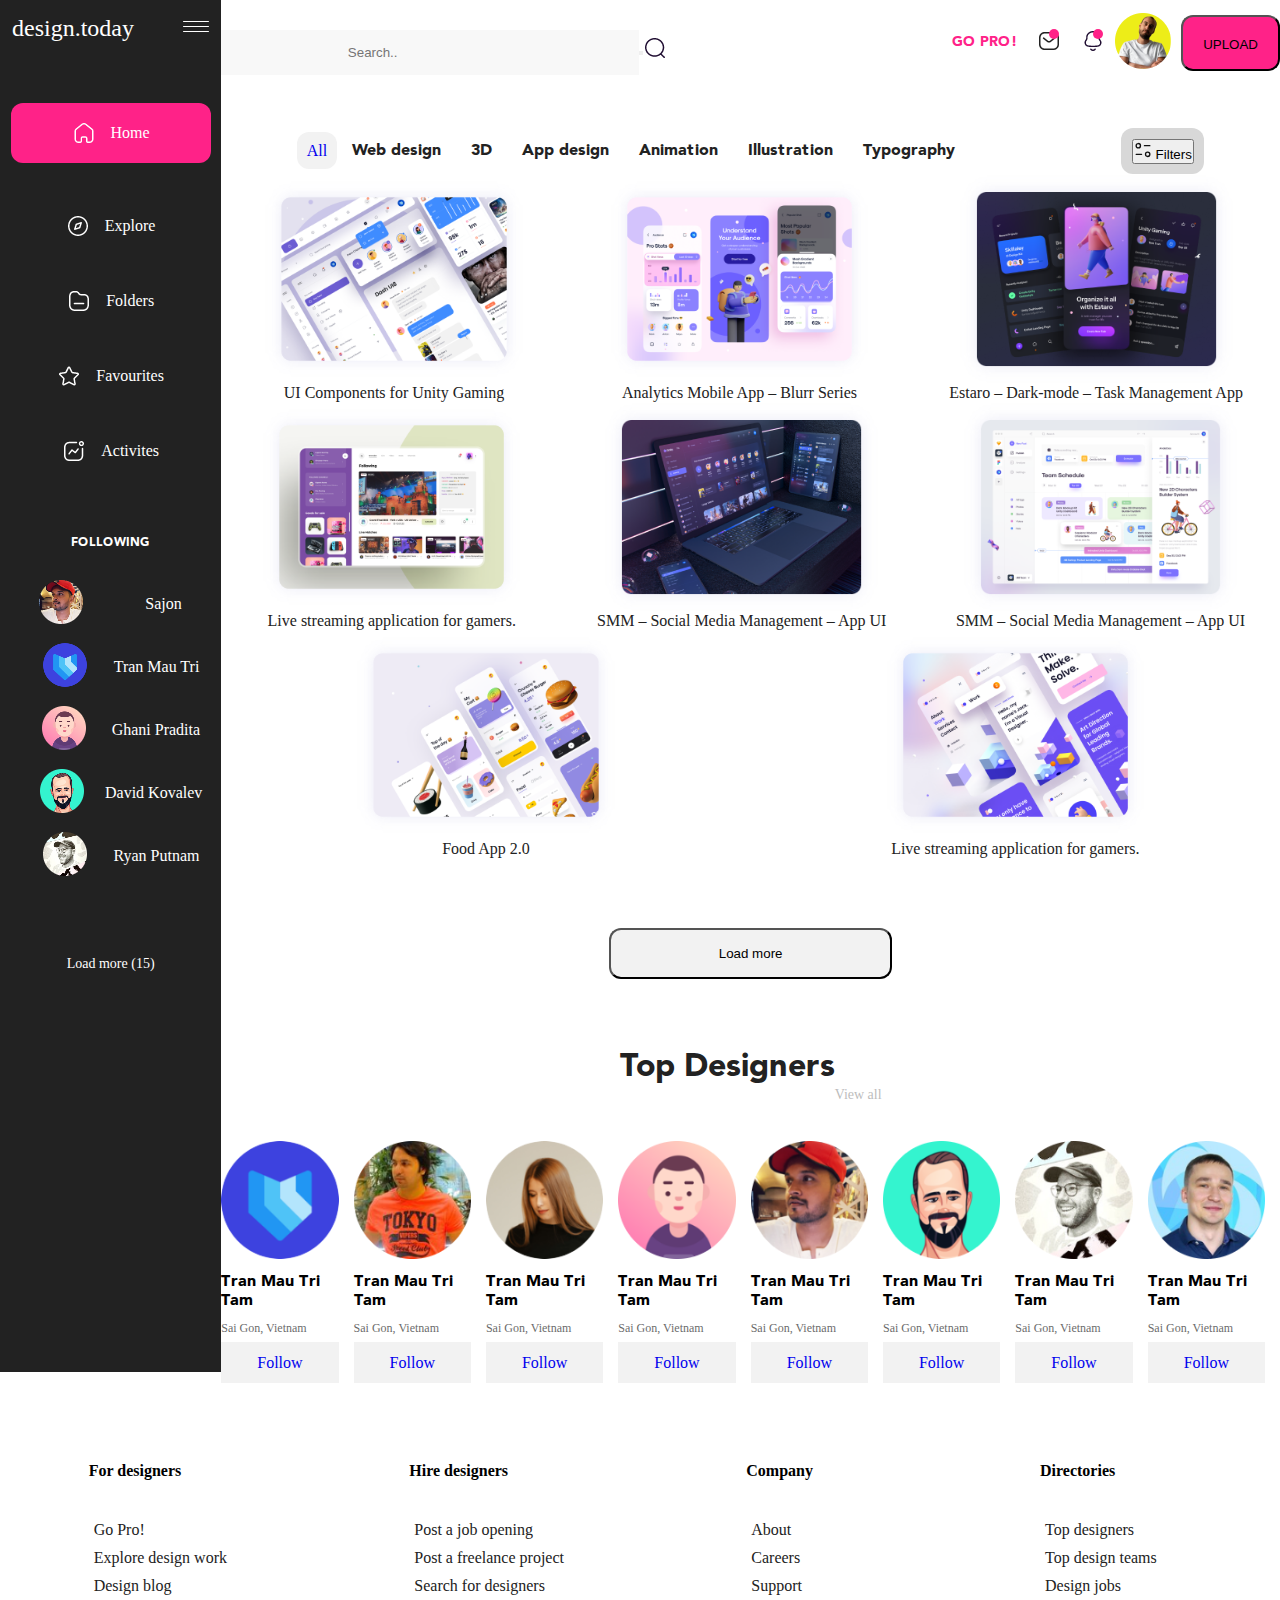
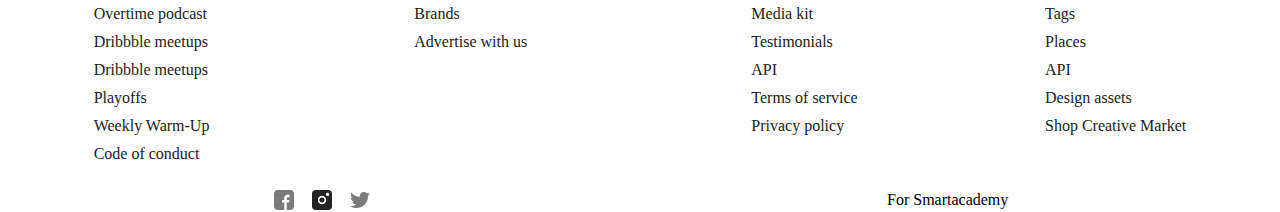
==== commit eb5569bb: "finish finish" ====
--- a/index.html
+++ b/index.html
@@ -25,9 +25,9 @@
                 <div class="header-search">
                     <form class="header-search" action="/action_page.php">
                         <input class="header-infut" type="text" placeholder="Search.." name="search">
-                        <!-- <button class="header-button" type="submit"><i class="fa fa-search"></i></button> -->
+                        <button class="header-button" type="submit"><i class="fa fa-search"></i></button>
                       </form>
-                      <img src="./images/Component 9 – 2.png" alt="">
+                      <img class="search-image" src="./images/Component 9 – 2.png" alt="">
                 </div>
                
                 <div class="header-gopro">
@@ -139,25 +139,25 @@
                     <div class="div-navbar">
                         <nav class="navbar">
                             <ul class="navbar-ul">
-                                <li>
+                                <li class="navbar-lii">
                                     <a class="navbar-all" href="#">All</a>
                                 </li>
-                                <li>
+                                <li class="navbar-lii">
                                     <a class="navbar-a" href="#">Web design</a>
                                 </li>
-                                <li>
+                                <li class="navbar-lii">
                                     <a class="navbar-a" href="#">3D</a>
                                 </li>
-                                <li>
+                                <li class="navbar-lii">
                                     <a class="navbar-a" href="#">App design</a>
                                 </li>
-                                <li>
+                                <li class="navbar-lii">
                                     <a class="navbar-a" href="#">Animation</a>
                                 </li>
-                                <li>
+                                <li class="navbar-lii">
                                     <a class="navbar-a" href="#">Illustration</a>
                                 </li>
-                                <li>
+                                <li class="navbar-lii">
                                     <a class="navbar-a" href="#">Typography</a>
                                 </li>
                             </ul>
@@ -374,7 +374,7 @@
                     </div>
                 </div>
             </div>
-            <div class="foot-select1">
+            <div class="foot-main">
                 <div class="foot-select1">
                     <h6 class="foot-h">Directories</h6>
                     <div class="foot-a">
@@ -393,9 +393,11 @@
             </div>
             <div class="foot-small-img">
                 <div class="footer-foto">
-                    <img src="./images/footer/fb.png" alt="">
-                    <img src="./images/footer/inst.png" alt="">
-                    <img src="./images/footer/Component 14 – 2.png" alt="">
+                    <a class="footer-foto-a" href="#">
+                        <img class="footer-foto-fb" src="./images/footer/fb.png" alt="">
+                        <img class="footer-foto-fb" src="./images/footer/inst.png" alt="">
+                        <img class="footer-foto-fb" src="./images/footer/Component 14 – 2.png" alt="">
+                    </a>
                 </div>
                 <div class="footer-span">
                     <span>For Smartacademy</span>
--- a/style/style.css
+++ b/style/style.css
@@ -45,15 +45,20 @@
 }
 .header-search  {
     display: flex;
-    background-color: #F8F8F8;
+    align-items: center;
+    
     margin-top: 2%;
     max-width: 446px;
     width: 100%;
 }
+.search-image{
+    height: 80%;
+}
 .header-infut{
     border: none;
-    padding: 8px 30px;
+    padding: 15px 30%;
     background-color: #F8F8F8;
+    width: 100%;
     
     
 }
@@ -160,6 +165,10 @@
     justify-content: space-around;
     align-items: center;
     padding-top: 10px;
+    padding-bottom: 10px;
+}
+.aside-load{
+    margin-top: 20%;
 }
 .design-img{
     max-width: 146px;
@@ -170,7 +179,7 @@
     width: 100%;
     
 }
-/* ar daaaaaanitavrebuaaaaaaaaaaaaa aside */
+
 .aside-nav-img{
     max-width: 24px;
     width: 100%;
@@ -186,6 +195,7 @@
     display: flex;
     flex-direction: column;
     align-items: center;
+    padding-bottom: 15%;
 }
 .aside-back{
     background-color: #FF2288;
@@ -277,10 +287,10 @@
     left: 8%;
     display: none;
 }
-.img-1:hover + .hover-img{
-    display: flex;
-    flex-direction: column;
-}
+/* .img-1:hover + .hover-img{
+    display: flex;
+    flex-direction: column;
+} */
 /* .hover-img{
     display: flex;
     flex-direction: column-reverse;
@@ -411,6 +421,12 @@
 .footer-foto{
     display: flex;
 }
+.footer-foto-fb{
+    padding-right: 20%;
+}
+.footer-foto-a{
+    display: flex;
+}
 
 /* secont page */
 .borter{
@@ -459,21 +475,24 @@
 @media (max-width: 1024px){
     .conteiner{
         max-width: 1024px;
-        width: 80%;
+        width: 90%;
     }
     .grid-main {
         display: flex;
-        background-color: darkgray;
+        align-items: center;
         flex-direction: column;
     }
     .header-main{
         display: flex;
         flex-direction: column-reverse;
     }
-    .aside-div-nav{
+    .item3{
+        margin: 5%;
+    }
+    /* .aside-div-nav{
         display: none;
-    }
-    .aside-logo:hover + .aside-div-nav{
+    } */
+    .aside-logo:hover + {
         display: flex;
         flex-direction: column;
     }
@@ -495,6 +514,10 @@
         flex-wrap: wrap;
         width: 100%;
         justify-content: space-around;
+        padding: 2%;
+    }
+    .navbar-lii{
+        padding: 3%;
     }
     .follow-contact{
         display: flex;
@@ -518,7 +541,7 @@
     }
     .table-main-tr{
         color: #222222;
-        border: 1px solid #222222;
         
+        
     }
 }   
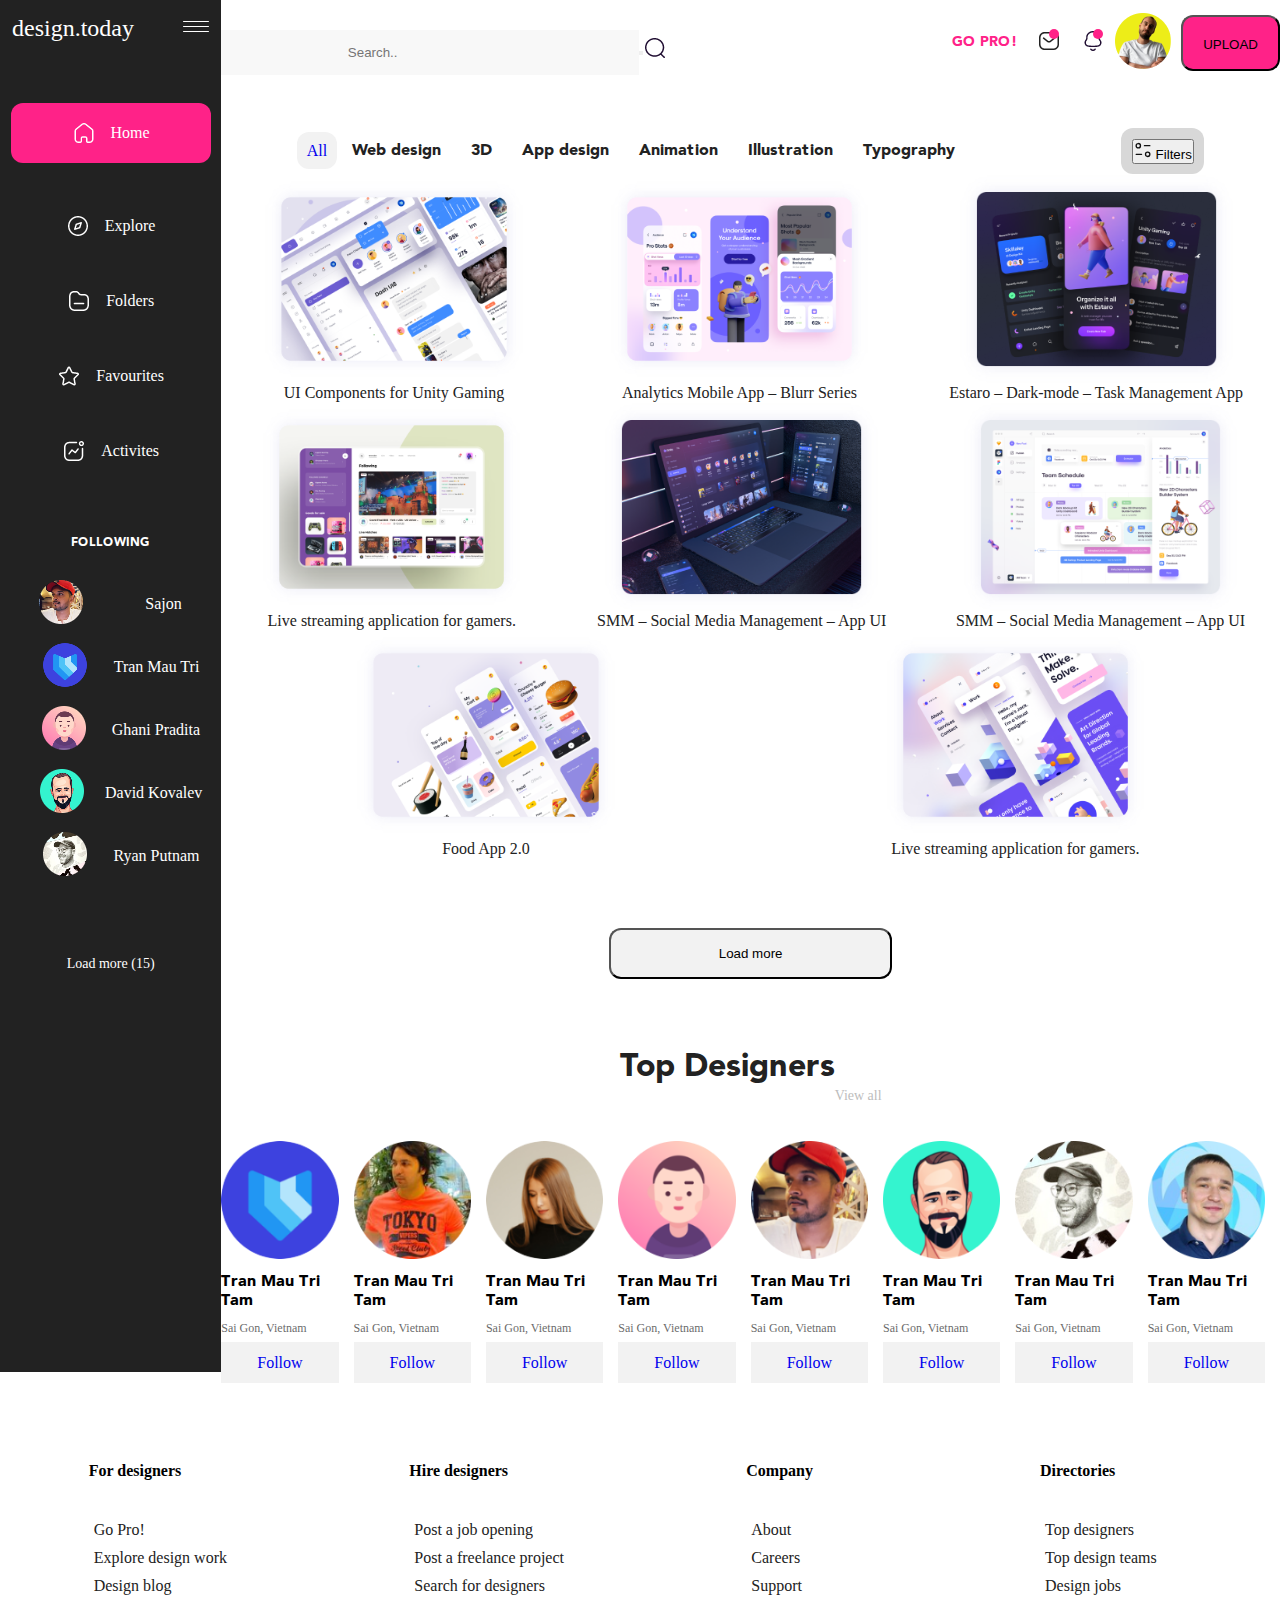
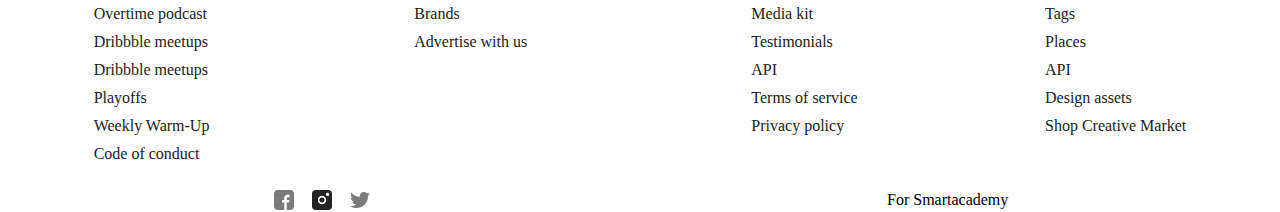
==== commit b1ec5fd8: "main finish" ====
--- a/index.html
+++ b/index.html
@@ -260,7 +260,9 @@
                     <h3 class="follow-h">Top Designers</h3>
                 </div>
                 <div >
-                    <p class="follow-view">View all</p>
+                    <a class="follow-view" href="#">View all</a>
+                        
+                    
                 </div>
             </div>
             <div class="follow-contact">
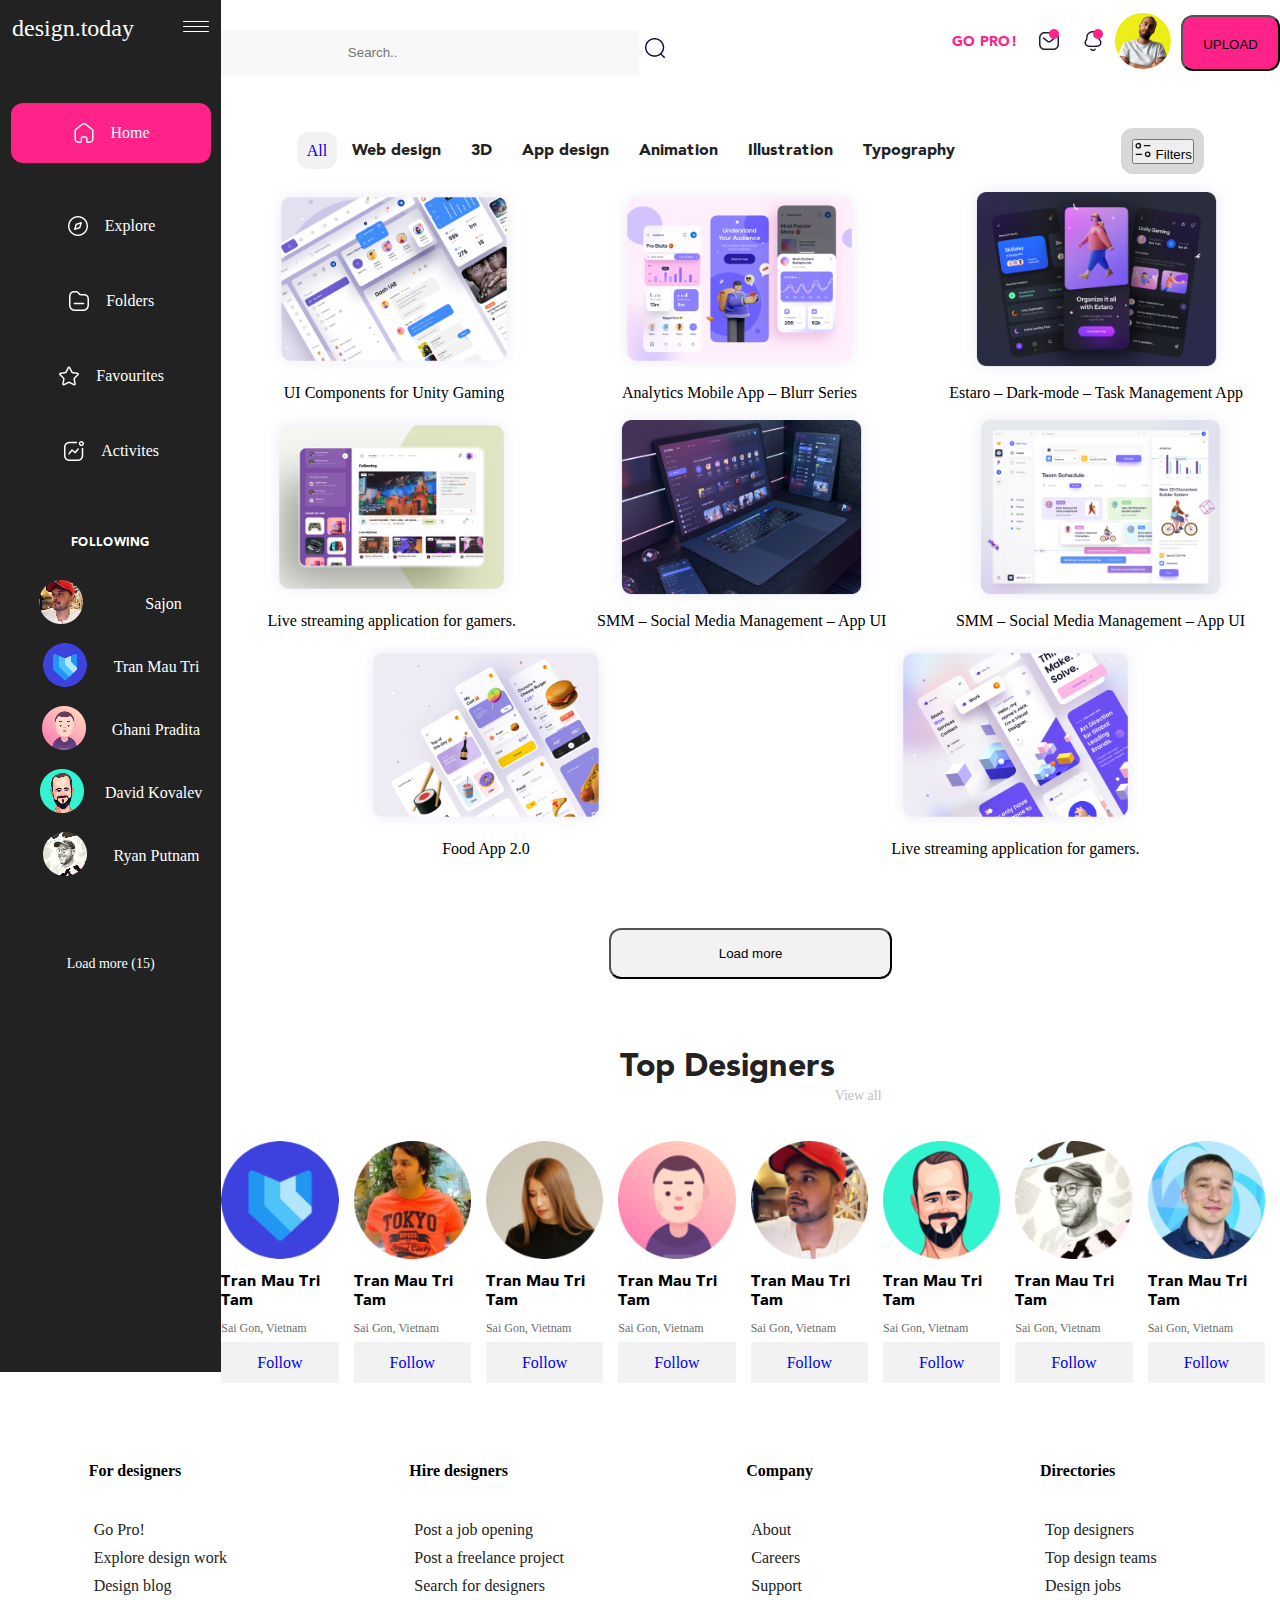
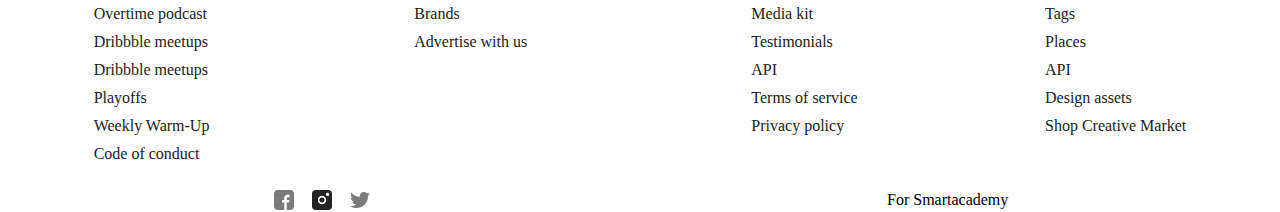
==== commit 2c2d28f1: "finiiish maiiin all" ====
--- a/index.html
+++ b/index.html
@@ -8,10 +8,10 @@
 	<meta name="keywords" content="HTML, CSS, JavaScript" />
 	<meta name="author" content="pavle" />
 
-    <meta property="og:url" content="https://paaavleee.github.io/operacia-tea-pavle/" />
+    <meta property="og:url" content="https://paaavleee.github.io/intermediate/index.html" />
 	<meta property="og:type" content="article" />
-	<meta property="og:title" content="lesson 10, meta tags" />
-	<meta property="og:description" content="lesson about meta tags" />
+	<meta property="og:title" content="intermediate" />
+	<meta property="og:description" content="intermediate" />
 	<meta property="og:image" content="images/post-3.jpg" />
 
     <link rel="stylesheet" href="./style/fonts.css">
--- a/style/style.css
+++ b/style/style.css
@@ -287,10 +287,10 @@
     left: 8%;
     display: none;
 }
-/* .img-1:hover + .hover-img{
-    display: flex;
-    flex-direction: column;
-} */
+.img-1:hover + .hover-img{
+    display: flex;
+    flex-direction: column;
+} 
 /* .hover-img{
     display: flex;
     flex-direction: column-reverse;
@@ -298,7 +298,7 @@
     top: 10%;
     left: 8%;
     display: none;
-} */
+}
 .sect-img-p{
     color: #222222;
     
